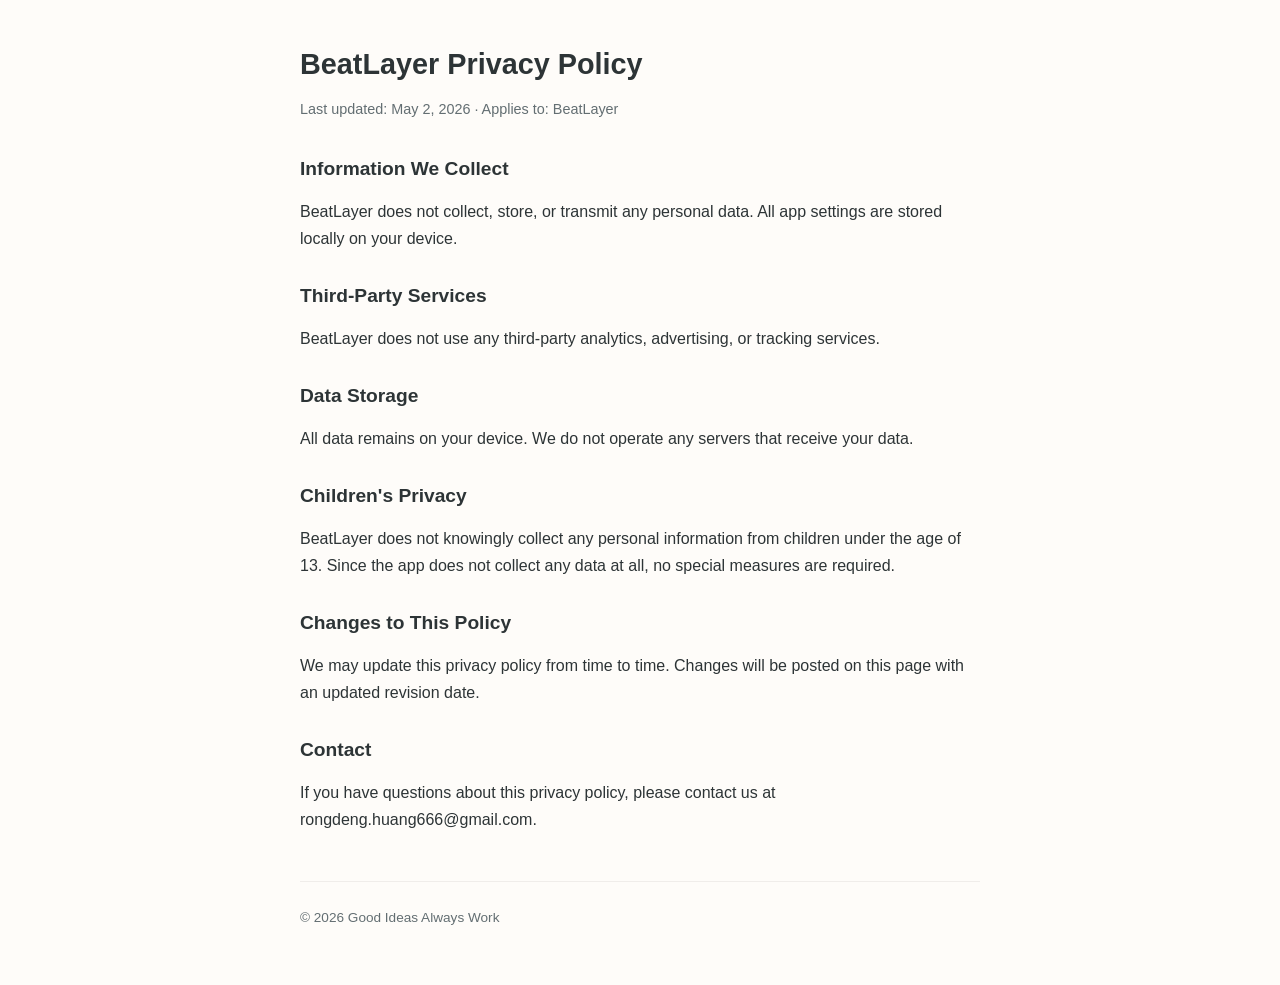
==== privacy.html @ cd09af02 "Add files via upload" ====
<!DOCTYPE html>
<html lang="en">
<head>
  <meta charset="UTF-8">
  <meta name="viewport" content="width=device-width, initial-scale=1.0">
  <title>BeatLayer Privacy Policy</title>
  <style>
    * { box-sizing: border-box; margin: 0; padding: 0; }
    body {
      font-family: -apple-system, BlinkMacSystemFont, 'Segoe UI', Roboto, sans-serif;
      color: #2D3436;
      background: #FEFCF9;
      line-height: 1.7;
      padding: 40px 24px;
    }
    .container { max-width: 680px; margin: 0 auto; }
    h1 { font-size: 1.8rem; margin-bottom: 8px; }
    .meta { color: #636E72; font-size: 0.9rem; margin-bottom: 32px; }
    h2 { font-size: 1.2rem; margin: 28px 0 12px; }
    p { margin-bottom: 16px; }
    a { color: #FF6B6B; }
    footer { margin-top: 48px; padding-top: 24px; border-top: 1px solid #F0EDEA; color: #636E72; font-size: 0.85rem; }
  </style>
</head>
<body>
  <div class="container">
    <h1>BeatLayer Privacy Policy</h1>
    <p class="meta">Last updated: May 2, 2026 · Applies to: BeatLayer</p>

    <h2>Information We Collect</h2>
    <p>BeatLayer does not collect, store, or transmit any personal data. All app settings are stored locally on your device.</p>

    <h2>Third-Party Services</h2>
    <p>BeatLayer does not use any third-party analytics, advertising, or tracking services.</p>

    <h2>Data Storage</h2>
    <p>All data remains on your device. We do not operate any servers that receive your data.</p>

    <h2>Children's Privacy</h2>
    <p>BeatLayer does not knowingly collect any personal information from children under the age of 13. Since the app does not collect any data at all, no special measures are required.</p>

    <h2>Changes to This Policy</h2>
    <p>We may update this privacy policy from time to time. Changes will be posted on this page with an updated revision date.</p>

    <h2>Contact</h2>
    <p>If you have questions about this privacy policy, please contact us at rongdeng.huang666@gmail.com.</p>

    <footer>
      <p>&copy; 2026 Good Ideas Always Work</p>
    </footer>
  </div>
</body>
</html>
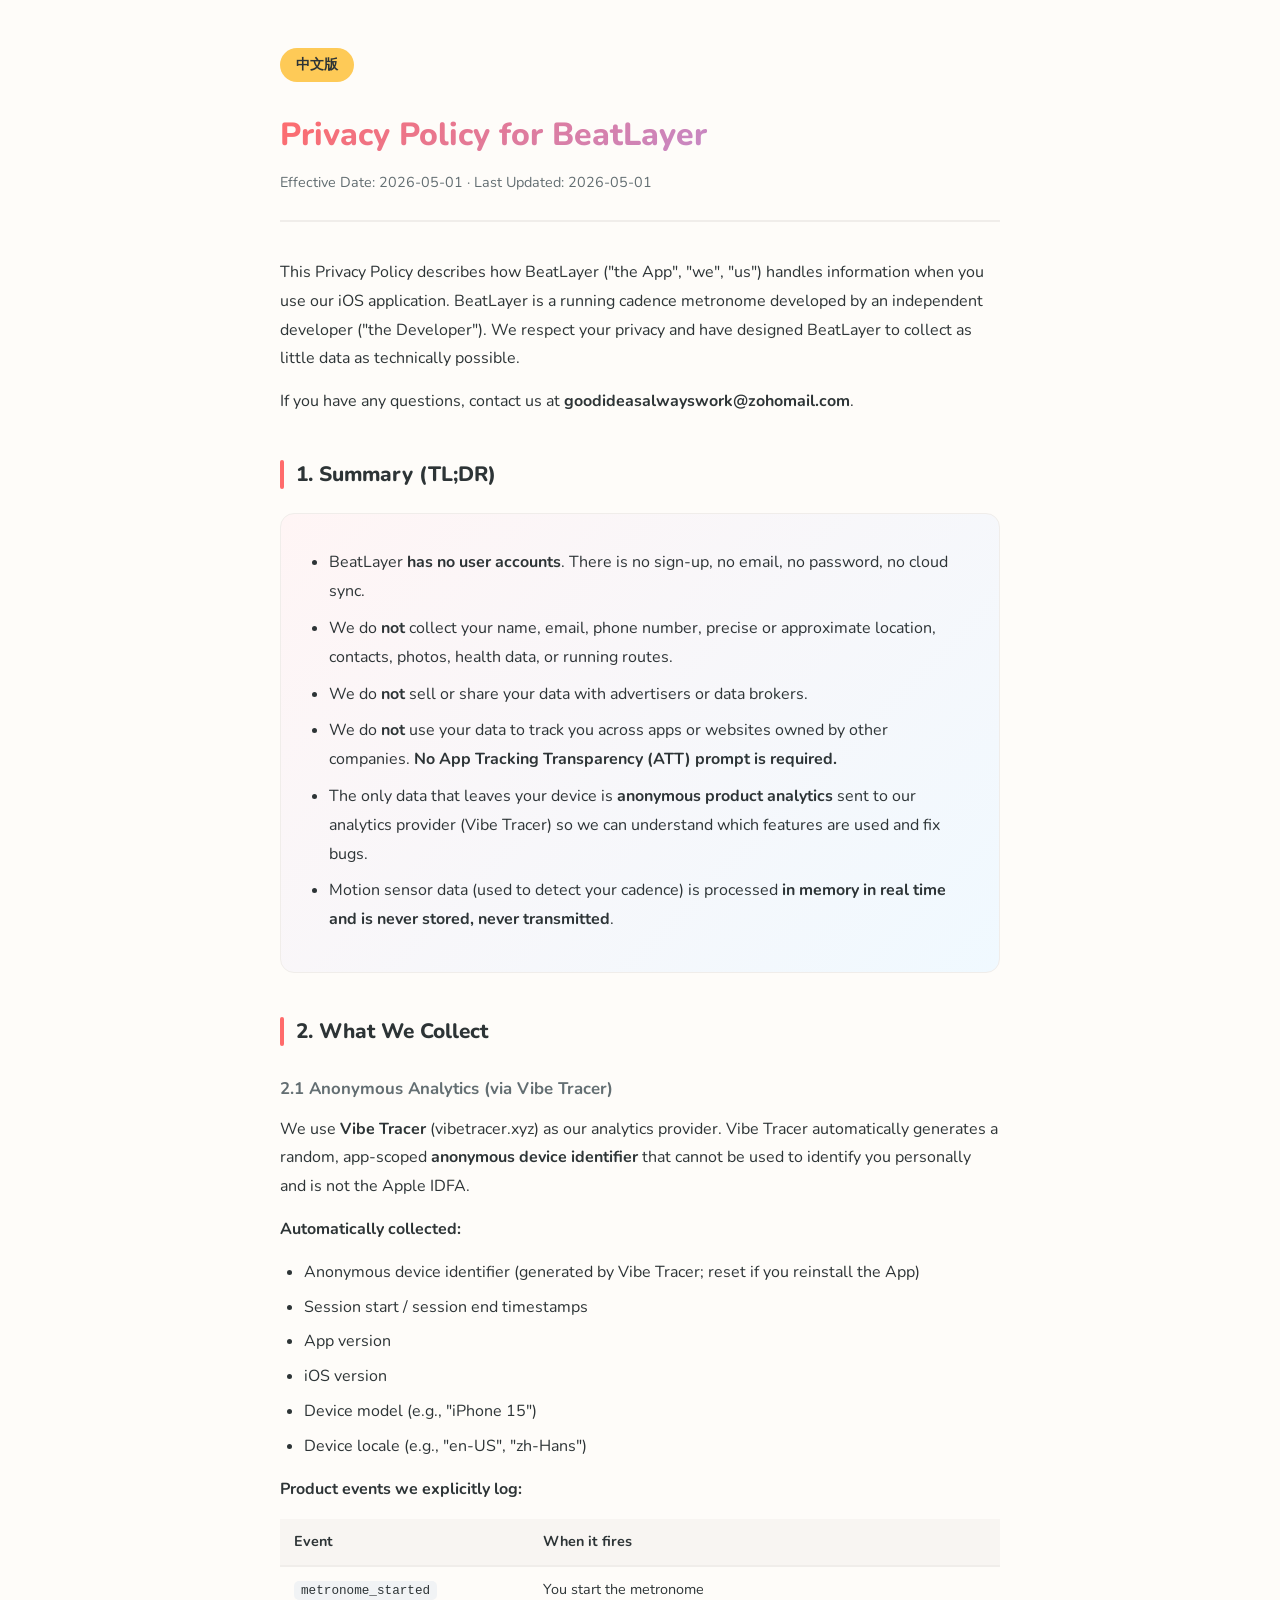
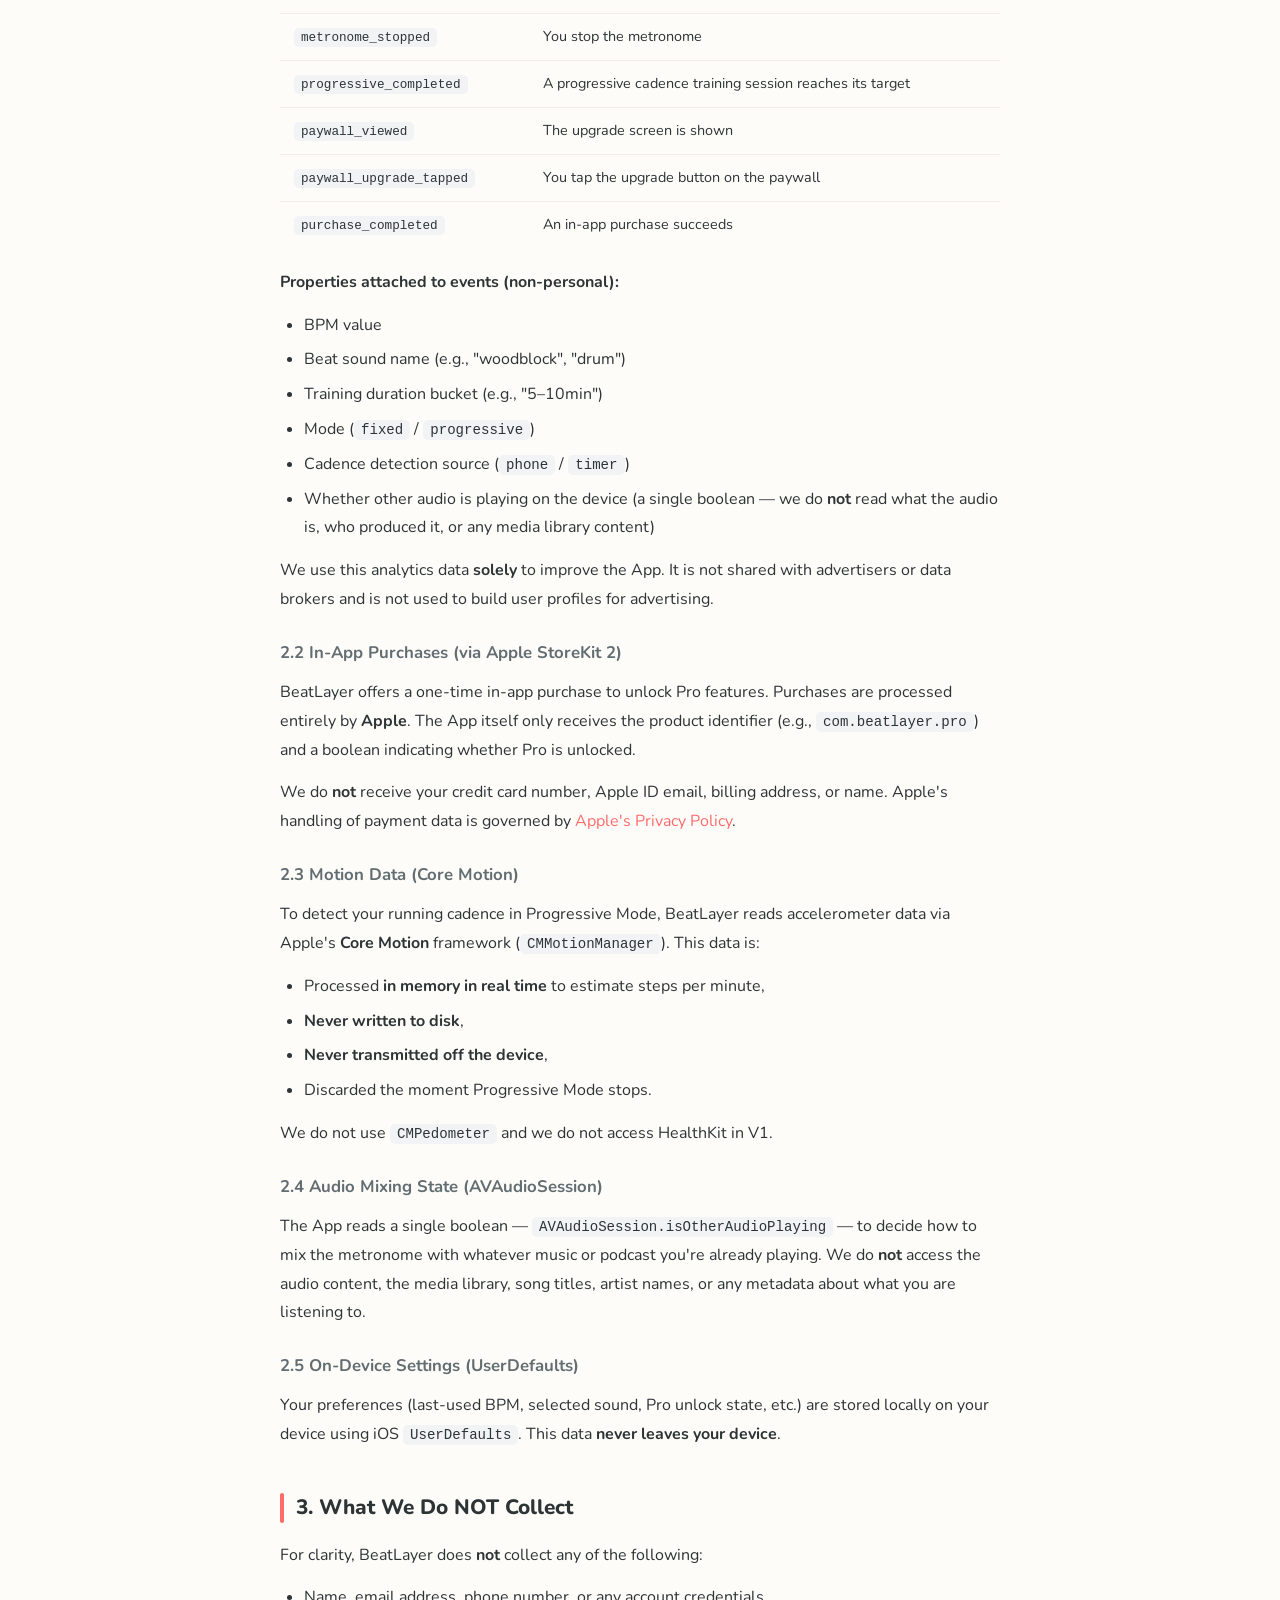
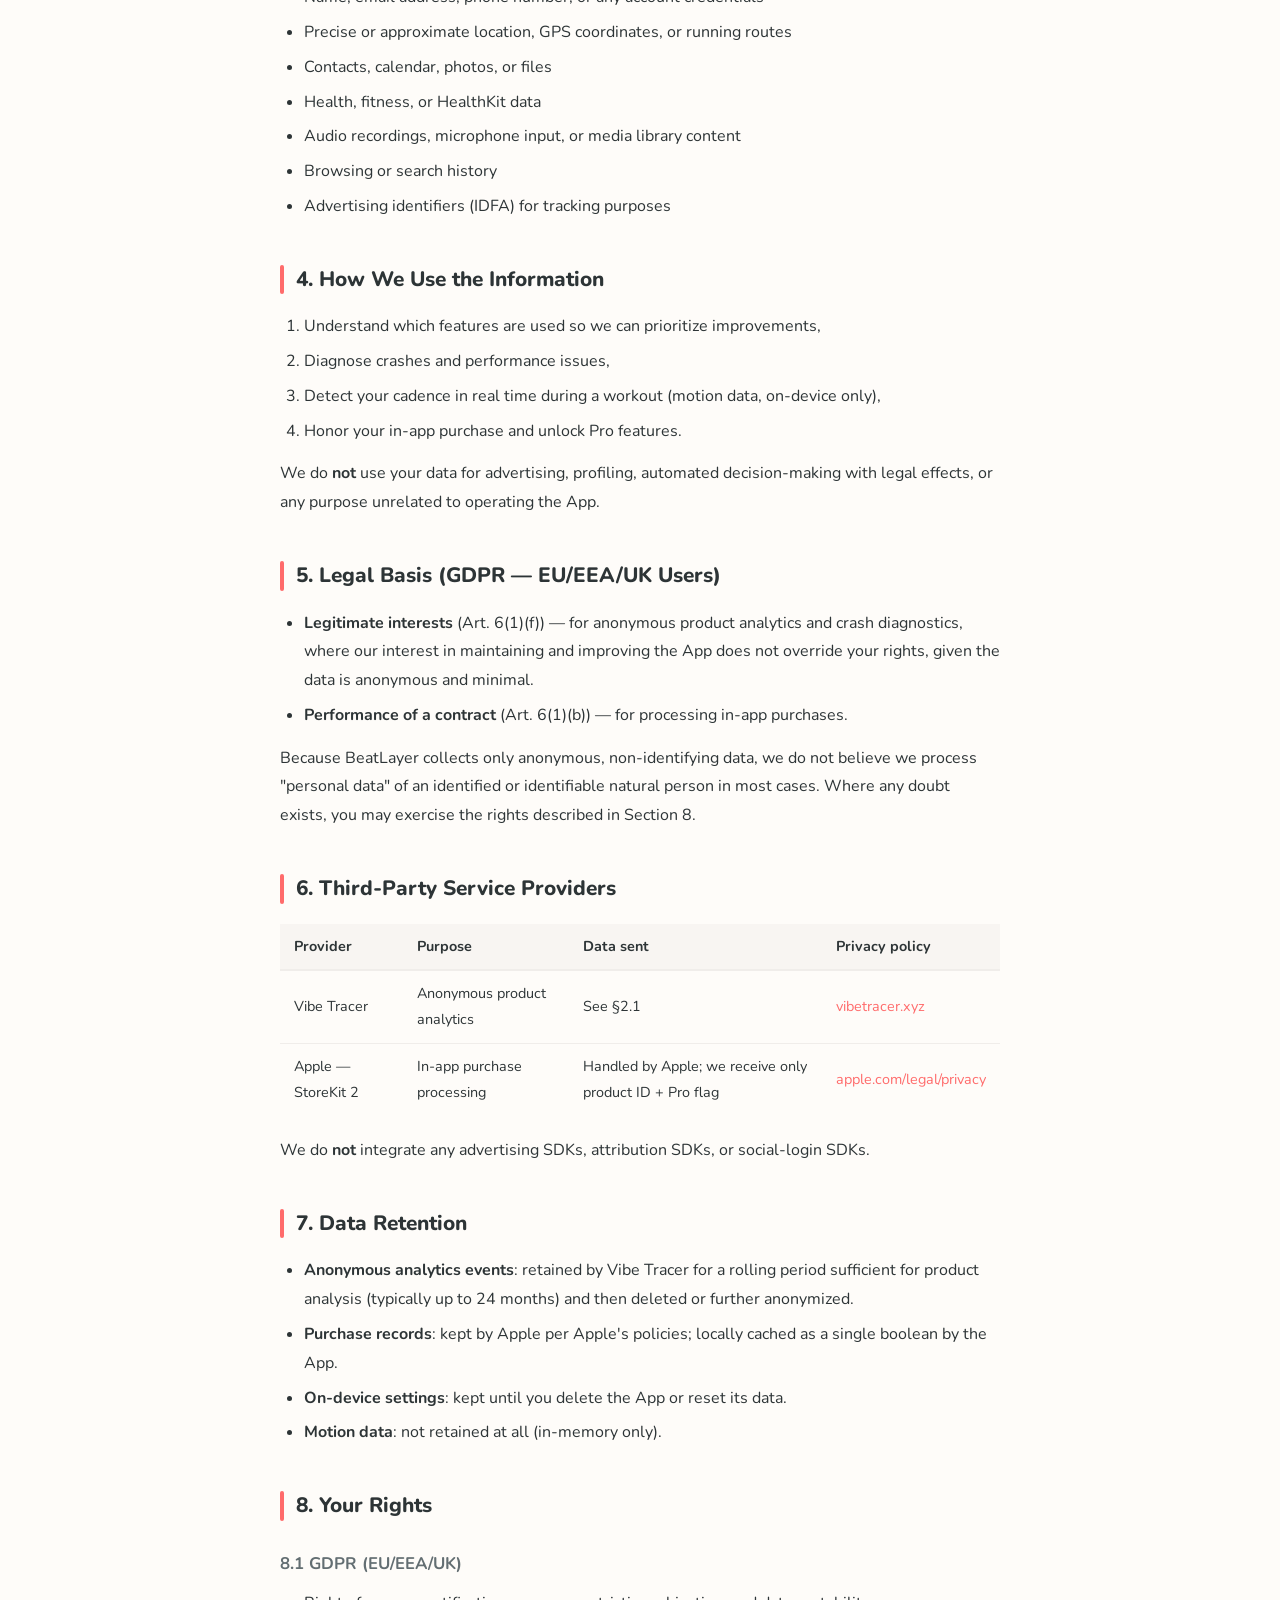
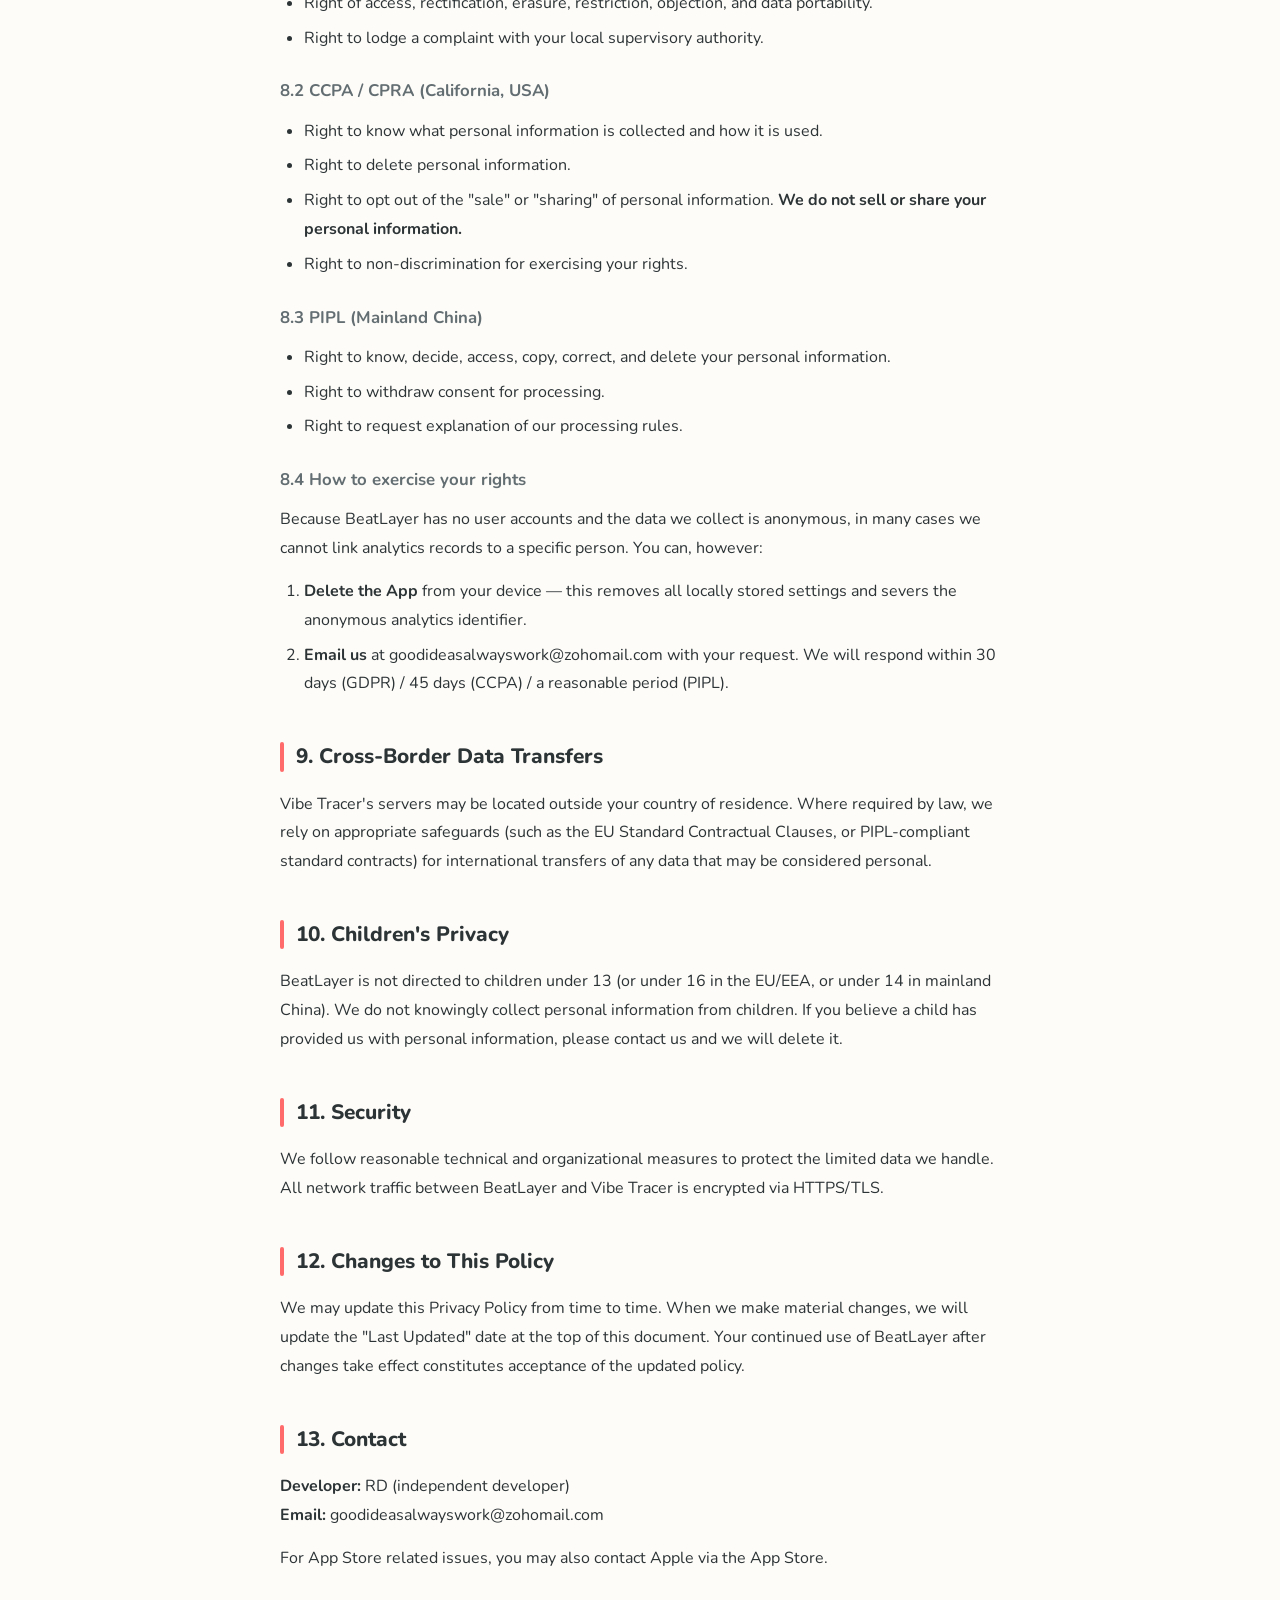
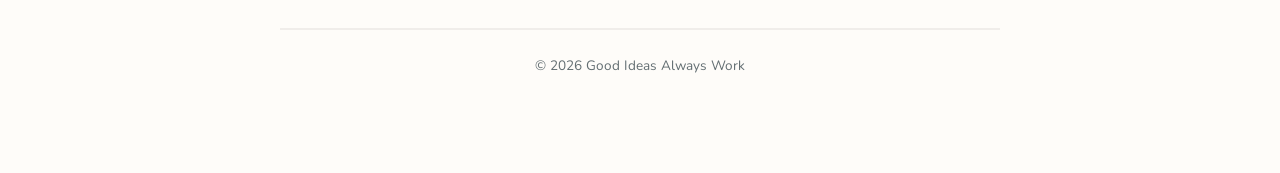
==== commit 930628b4: "Add files via upload" ====
--- a/privacy.html
+++ b/privacy.html
@@ -4,50 +4,195 @@
   <meta charset="UTF-8">
   <meta name="viewport" content="width=device-width, initial-scale=1.0">
   <title>BeatLayer Privacy Policy</title>
+  <link rel="preconnect" href="https://fonts.googleapis.com">
+  <link href="https://fonts.googleapis.com/css2?family=Nunito:wght@400;600;700;800&display=swap" rel="stylesheet">
   <style>
-    * { box-sizing: border-box; margin: 0; padding: 0; }
-    body {
-      font-family: -apple-system, BlinkMacSystemFont, 'Segoe UI', Roboto, sans-serif;
-      color: #2D3436;
-      background: #FEFCF9;
-      line-height: 1.7;
-      padding: 40px 24px;
-    }
-    .container { max-width: 680px; margin: 0 auto; }
-    h1 { font-size: 1.8rem; margin-bottom: 8px; }
-    .meta { color: #636E72; font-size: 0.9rem; margin-bottom: 32px; }
-    h2 { font-size: 1.2rem; margin: 28px 0 12px; }
-    p { margin-bottom: 16px; }
-    a { color: #FF6B6B; }
-    footer { margin-top: 48px; padding-top: 24px; border-top: 1px solid #F0EDEA; color: #636E72; font-size: 0.85rem; }
+    *{box-sizing:border-box;margin:0;padding:0}
+    body{font-family:'Nunito',-apple-system,BlinkMacSystemFont,sans-serif;color:#2D3436;background:#FEFCF9;line-height:1.8;padding:48px 24px 80px}
+    .container{max-width:720px;margin:0 auto}
+    h1{font-size:2rem;font-weight:800;margin-bottom:6px;background:linear-gradient(135deg,#FF6B6B,#A29BFE);-webkit-background-clip:text;-webkit-text-fill-color:transparent;background-clip:text}
+    .meta{color:#636E72;font-size:.9rem;margin-bottom:36px;padding-bottom:24px;border-bottom:2px solid #F0EDEA}
+    h2{font-size:1.3rem;font-weight:800;margin:40px 0 14px;padding-left:16px;position:relative}
+    h2::before{content:'';position:absolute;left:0;top:4px;bottom:4px;width:4px;background:#FF6B6B;border-radius:2px}
+    h3{font-size:1.05rem;font-weight:700;margin:24px 0 10px;color:#636E72}
+    p{margin-bottom:14px}
+    a{color:#FF6B6B;text-decoration:none}
+    a:hover{text-decoration:underline}
+    ul,ol{margin:10px 0 14px 24px}
+    li{margin-bottom:6px}
+    table{width:100%;border-collapse:collapse;margin:16px 0 20px;font-size:.9rem}
+    th{background:#F8F5F2;text-align:left;padding:10px 14px;font-weight:700;border-bottom:2px solid #F0EDEA}
+    td{padding:10px 14px;border-bottom:1px solid #F0EDEA}
+    tr:last-child td{border-bottom:none}
+    code{background:#F1F3F5;padding:2px 7px;border-radius:5px;font-size:.88em;font-family:'SF Mono',Menlo,monospace}
+    .summary-box{background:linear-gradient(135deg,#FFF5F5,#F0F9FF);border-radius:14px;padding:24px 28px;margin:20px 0 28px;border:1px solid #F0EDEA}
+    .summary-box ul{margin-left:20px}
+    .summary-box li{margin-bottom:8px}
+    footer{margin-top:56px;padding-top:24px;border-top:2px solid #F0EDEA;color:#636E72;font-size:.85rem;text-align:center}
+    .lang-switch{display:inline-block;margin-bottom:24px;background:#FECA57;color:#2D3436;padding:5px 16px;border-radius:20px;font-size:.85rem;font-weight:700}
+    .lang-switch:hover{text-decoration:none}
   </style>
 </head>
 <body>
   <div class="container">
-    <h1>BeatLayer Privacy Policy</h1>
-    <p class="meta">Last updated: May 2, 2026 · Applies to: BeatLayer</p>
+    <a href="privacy_zh.html" class="lang-switch">中文版</a>
+    <h1>Privacy Policy for BeatLayer</h1>
+    <p class="meta">Effective Date: 2026-05-01 · Last Updated: 2026-05-01</p>
 
-    <h2>Information We Collect</h2>
-    <p>BeatLayer does not collect, store, or transmit any personal data. All app settings are stored locally on your device.</p>
+    <p>This Privacy Policy describes how BeatLayer ("the App", "we", "us") handles information when you use our iOS application. BeatLayer is a running cadence metronome developed by an independent developer ("the Developer"). We respect your privacy and have designed BeatLayer to collect as little data as technically possible.</p>
+    <p>If you have any questions, contact us at <strong>goodideasalwayswork@zohomail.com</strong>.</p>
 
-    <h2>Third-Party Services</h2>
-    <p>BeatLayer does not use any third-party analytics, advertising, or tracking services.</p>
+    <h2>1. Summary (TL;DR)</h2>
+    <div class="summary-box"><ul>
+      <li>BeatLayer <strong>has no user accounts</strong>. There is no sign-up, no email, no password, no cloud sync.</li>
+      <li>We do <strong>not</strong> collect your name, email, phone number, precise or approximate location, contacts, photos, health data, or running routes.</li>
+      <li>We do <strong>not</strong> sell or share your data with advertisers or data brokers.</li>
+      <li>We do <strong>not</strong> use your data to track you across apps or websites owned by other companies. <strong>No App Tracking Transparency (ATT) prompt is required.</strong></li>
+      <li>The only data that leaves your device is <strong>anonymous product analytics</strong> sent to our analytics provider (Vibe Tracer) so we can understand which features are used and fix bugs.</li>
+      <li>Motion sensor data (used to detect your cadence) is processed <strong>in memory in real time and is never stored, never transmitted</strong>.</li>
+    </ul></div>
 
-    <h2>Data Storage</h2>
-    <p>All data remains on your device. We do not operate any servers that receive your data.</p>
+    <h2>2. What We Collect</h2>
+    <h3>2.1 Anonymous Analytics (via Vibe Tracer)</h3>
+    <p>We use <strong>Vibe Tracer</strong> (vibetracer.xyz) as our analytics provider. Vibe Tracer automatically generates a random, app-scoped <strong>anonymous device identifier</strong> that cannot be used to identify you personally and is not the Apple IDFA.</p>
+    <p><strong>Automatically collected:</strong></p>
+    <ul>
+      <li>Anonymous device identifier (generated by Vibe Tracer; reset if you reinstall the App)</li>
+      <li>Session start / session end timestamps</li>
+      <li>App version</li>
+      <li>iOS version</li>
+      <li>Device model (e.g., "iPhone 15")</li>
+      <li>Device locale (e.g., "en-US", "zh-Hans")</li>
+    </ul>
+    <p><strong>Product events we explicitly log:</strong></p>
+    <table>
+      <tr><th>Event</th><th>When it fires</th></tr>
+      <tr><td><code>metronome_started</code></td><td>You start the metronome</td></tr>
+      <tr><td><code>metronome_stopped</code></td><td>You stop the metronome</td></tr>
+      <tr><td><code>progressive_completed</code></td><td>A progressive cadence training session reaches its target</td></tr>
+      <tr><td><code>paywall_viewed</code></td><td>The upgrade screen is shown</td></tr>
+      <tr><td><code>paywall_upgrade_tapped</code></td><td>You tap the upgrade button on the paywall</td></tr>
+      <tr><td><code>purchase_completed</code></td><td>An in-app purchase succeeds</td></tr>
+    </table>
+    <p><strong>Properties attached to events (non-personal):</strong></p>
+    <ul>
+      <li>BPM value</li>
+      <li>Beat sound name (e.g., "woodblock", "drum")</li>
+      <li>Training duration bucket (e.g., "5–10min")</li>
+      <li>Mode (<code>fixed</code> / <code>progressive</code>)</li>
+      <li>Cadence detection source (<code>phone</code> / <code>timer</code>)</li>
+      <li>Whether other audio is playing on the device (a single boolean — we do <strong>not</strong> read what the audio is, who produced it, or any media library content)</li>
+    </ul>
+    <p>We use this analytics data <strong>solely</strong> to improve the App. It is not shared with advertisers or data brokers and is not used to build user profiles for advertising.</p>
 
-    <h2>Children's Privacy</h2>
-    <p>BeatLayer does not knowingly collect any personal information from children under the age of 13. Since the app does not collect any data at all, no special measures are required.</p>
+    <h3>2.2 In-App Purchases (via Apple StoreKit 2)</h3>
+    <p>BeatLayer offers a one-time in-app purchase to unlock Pro features. Purchases are processed entirely by <strong>Apple</strong>. The App itself only receives the product identifier (e.g., <code>com.beatlayer.pro</code>) and a boolean indicating whether Pro is unlocked.</p>
+    <p>We do <strong>not</strong> receive your credit card number, Apple ID email, billing address, or name. Apple's handling of payment data is governed by <a href="https://www.apple.com/legal/privacy/">Apple's Privacy Policy</a>.</p>
 
-    <h2>Changes to This Policy</h2>
-    <p>We may update this privacy policy from time to time. Changes will be posted on this page with an updated revision date.</p>
+    <h3>2.3 Motion Data (Core Motion)</h3>
+    <p>To detect your running cadence in Progressive Mode, BeatLayer reads accelerometer data via Apple's <strong>Core Motion</strong> framework (<code>CMMotionManager</code>). This data is:</p>
+    <ul>
+      <li>Processed <strong>in memory in real time</strong> to estimate steps per minute,</li>
+      <li><strong>Never written to disk</strong>,</li>
+      <li><strong>Never transmitted off the device</strong>,</li>
+      <li>Discarded the moment Progressive Mode stops.</li>
+    </ul>
+    <p>We do not use <code>CMPedometer</code> and we do not access HealthKit in V1.</p>
 
-    <h2>Contact</h2>
-    <p>If you have questions about this privacy policy, please contact us at rongdeng.huang666@gmail.com.</p>
+    <h3>2.4 Audio Mixing State (AVAudioSession)</h3>
+    <p>The App reads a single boolean — <code>AVAudioSession.isOtherAudioPlaying</code> — to decide how to mix the metronome with whatever music or podcast you're already playing. We do <strong>not</strong> access the audio content, the media library, song titles, artist names, or any metadata about what you are listening to.</p>
 
-    <footer>
-      <p>&copy; 2026 Good Ideas Always Work</p>
-    </footer>
+    <h3>2.5 On-Device Settings (UserDefaults)</h3>
+    <p>Your preferences (last-used BPM, selected sound, Pro unlock state, etc.) are stored locally on your device using iOS <code>UserDefaults</code>. This data <strong>never leaves your device</strong>.</p>
+
+    <h2>3. What We Do NOT Collect</h2>
+    <p>For clarity, BeatLayer does <strong>not</strong> collect any of the following:</p>
+    <ul>
+      <li>Name, email address, phone number, or any account credentials</li>
+      <li>Precise or approximate location, GPS coordinates, or running routes</li>
+      <li>Contacts, calendar, photos, or files</li>
+      <li>Health, fitness, or HealthKit data</li>
+      <li>Audio recordings, microphone input, or media library content</li>
+      <li>Browsing or search history</li>
+      <li>Advertising identifiers (IDFA) for tracking purposes</li>
+    </ul>
+
+    <h2>4. How We Use the Information</h2>
+    <ol>
+      <li>Understand which features are used so we can prioritize improvements,</li>
+      <li>Diagnose crashes and performance issues,</li>
+      <li>Detect your cadence in real time during a workout (motion data, on-device only),</li>
+      <li>Honor your in-app purchase and unlock Pro features.</li>
+    </ol>
+    <p>We do <strong>not</strong> use your data for advertising, profiling, automated decision-making with legal effects, or any purpose unrelated to operating the App.</p>
+
+    <h2>5. Legal Basis (GDPR — EU/EEA/UK Users)</h2>
+    <ul>
+      <li><strong>Legitimate interests</strong> (Art. 6(1)(f)) — for anonymous product analytics and crash diagnostics, where our interest in maintaining and improving the App does not override your rights, given the data is anonymous and minimal.</li>
+      <li><strong>Performance of a contract</strong> (Art. 6(1)(b)) — for processing in-app purchases.</li>
+    </ul>
+    <p>Because BeatLayer collects only anonymous, non-identifying data, we do not believe we process "personal data" of an identified or identifiable natural person in most cases. Where any doubt exists, you may exercise the rights described in Section 8.</p>
+
+    <h2>6. Third-Party Service Providers</h2>
+    <table>
+      <tr><th>Provider</th><th>Purpose</th><th>Data sent</th><th>Privacy policy</th></tr>
+      <tr><td>Vibe Tracer</td><td>Anonymous product analytics</td><td>See §2.1</td><td><a href="https://vibetracer.xyz">vibetracer.xyz</a></td></tr>
+      <tr><td>Apple — StoreKit 2</td><td>In-app purchase processing</td><td>Handled by Apple; we receive only product ID + Pro flag</td><td><a href="https://www.apple.com/legal/privacy/">apple.com/legal/privacy</a></td></tr>
+    </table>
+    <p>We do <strong>not</strong> integrate any advertising SDKs, attribution SDKs, or social-login SDKs.</p>
+
+    <h2>7. Data Retention</h2>
+    <ul>
+      <li><strong>Anonymous analytics events</strong>: retained by Vibe Tracer for a rolling period sufficient for product analysis (typically up to 24 months) and then deleted or further anonymized.</li>
+      <li><strong>Purchase records</strong>: kept by Apple per Apple's policies; locally cached as a single boolean by the App.</li>
+      <li><strong>On-device settings</strong>: kept until you delete the App or reset its data.</li>
+      <li><strong>Motion data</strong>: not retained at all (in-memory only).</li>
+    </ul>
+
+    <h2>8. Your Rights</h2>
+    <h3>8.1 GDPR (EU/EEA/UK)</h3>
+    <ul>
+      <li>Right of access, rectification, erasure, restriction, objection, and data portability.</li>
+      <li>Right to lodge a complaint with your local supervisory authority.</li>
+    </ul>
+    <h3>8.2 CCPA / CPRA (California, USA)</h3>
+    <ul>
+      <li>Right to know what personal information is collected and how it is used.</li>
+      <li>Right to delete personal information.</li>
+      <li>Right to opt out of the "sale" or "sharing" of personal information. <strong>We do not sell or share your personal information.</strong></li>
+      <li>Right to non-discrimination for exercising your rights.</li>
+    </ul>
+    <h3>8.3 PIPL (Mainland China)</h3>
+    <ul>
+      <li>Right to know, decide, access, copy, correct, and delete your personal information.</li>
+      <li>Right to withdraw consent for processing.</li>
+      <li>Right to request explanation of our processing rules.</li>
+    </ul>
+    <h3>8.4 How to exercise your rights</h3>
+    <p>Because BeatLayer has no user accounts and the data we collect is anonymous, in many cases we cannot link analytics records to a specific person. You can, however:</p>
+    <ol>
+      <li><strong>Delete the App</strong> from your device — this removes all locally stored settings and severs the anonymous analytics identifier.</li>
+      <li><strong>Email us</strong> at goodideasalwayswork@zohomail.com with your request. We will respond within 30 days (GDPR) / 45 days (CCPA) / a reasonable period (PIPL).</li>
+    </ol>
+
+    <h2>9. Cross-Border Data Transfers</h2>
+    <p>Vibe Tracer's servers may be located outside your country of residence. Where required by law, we rely on appropriate safeguards (such as the EU Standard Contractual Clauses, or PIPL-compliant standard contracts) for international transfers of any data that may be considered personal.</p>
+
+    <h2>10. Children's Privacy</h2>
+    <p>BeatLayer is not directed to children under 13 (or under 16 in the EU/EEA, or under 14 in mainland China). We do not knowingly collect personal information from children. If you believe a child has provided us with personal information, please contact us and we will delete it.</p>
+
+    <h2>11. Security</h2>
+    <p>We follow reasonable technical and organizational measures to protect the limited data we handle. All network traffic between BeatLayer and Vibe Tracer is encrypted via HTTPS/TLS.</p>
+
+    <h2>12. Changes to This Policy</h2>
+    <p>We may update this Privacy Policy from time to time. When we make material changes, we will update the "Last Updated" date at the top of this document. Your continued use of BeatLayer after changes take effect constitutes acceptance of the updated policy.</p>
+
+    <h2>13. Contact</h2>
+    <p><strong>Developer:</strong> RD (independent developer)<br>
+    <strong>Email:</strong> goodideasalwayswork@zohomail.com</p>
+    <p>For App Store related issues, you may also contact Apple via the App Store.</p>
+
+    <footer><p>&copy; 2026 Good Ideas Always Work</p></footer>
   </div>
 </body>
 </html>
